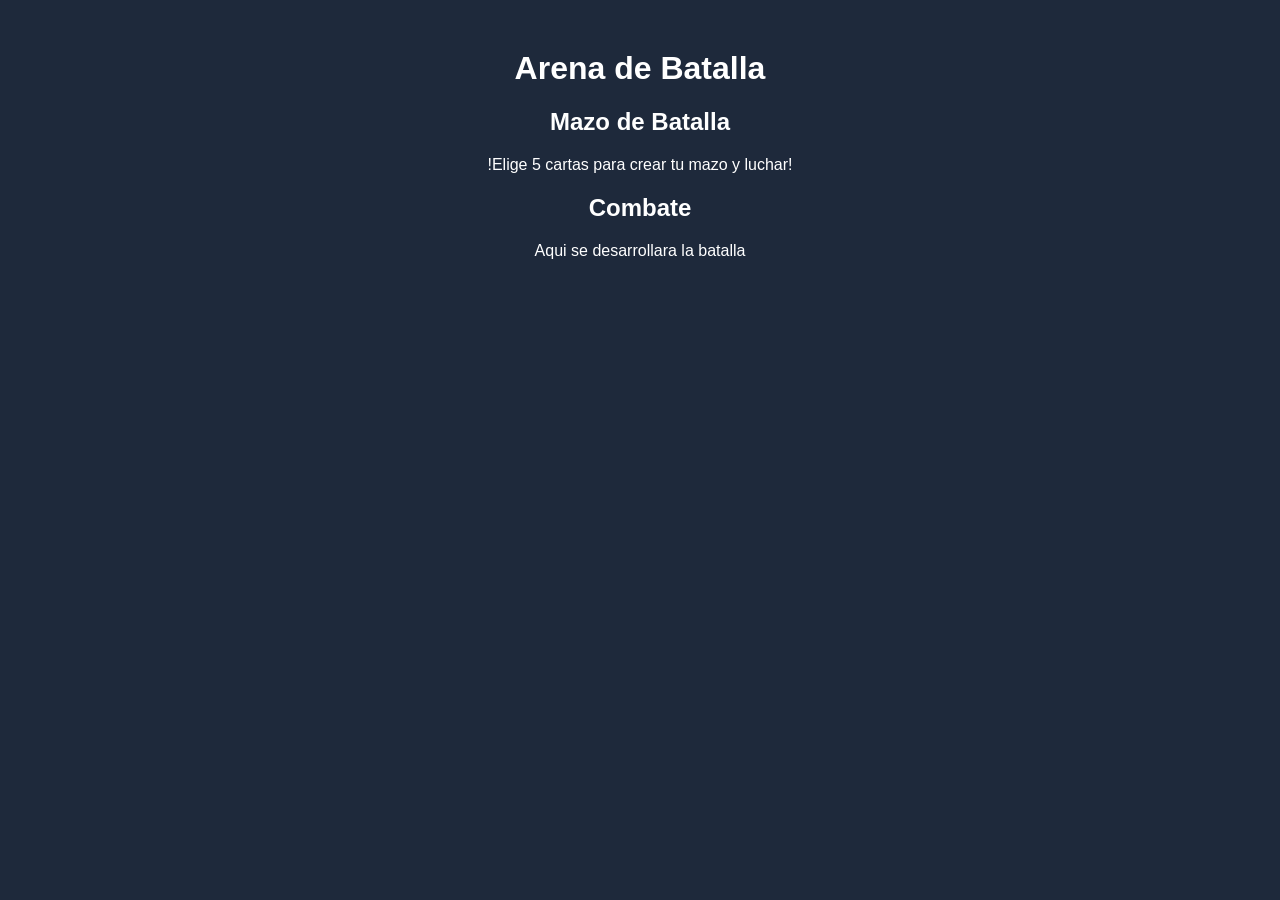
==== arena-batalla.html @ 9dfa454c "feat: crear estructura base del proyecto" ====
<!DOCTYPE html>
<html lang="es">
<head>
    <meta charset="UTF-8">
    <meta name="viewport" content="width=device-width, initial-scale=1.0">
    <title>Arena de Batalla - Clash Royale</title>

    <link rel="stylesheet" href="./css/style.css">
</head>

<body>
    
    <main>

        <h1>Arena de Batalla</h1>

        <section>

            <h2>Mazo de Batalla</h2>

            <p>!Elige 5 cartas para crear tu mazo y luchar!</p>

        </section>

        <section>

            <h2>Combate</h2>

            <p>Aqui se desarrollara la batalla</p>

        </section>

    </main>
    
</body>
</html>
---- css/style.css ----
body {
    font-family: Arial, sans-serif;
    background-color: #1e293b;
    color: white;
    text-align: center;
}

main {
    width: 80%;
    margin: 50px auto;
}

button,
a{
    padding: 10px 20px;
    margin: 5px;
    cursor: pointer;
}
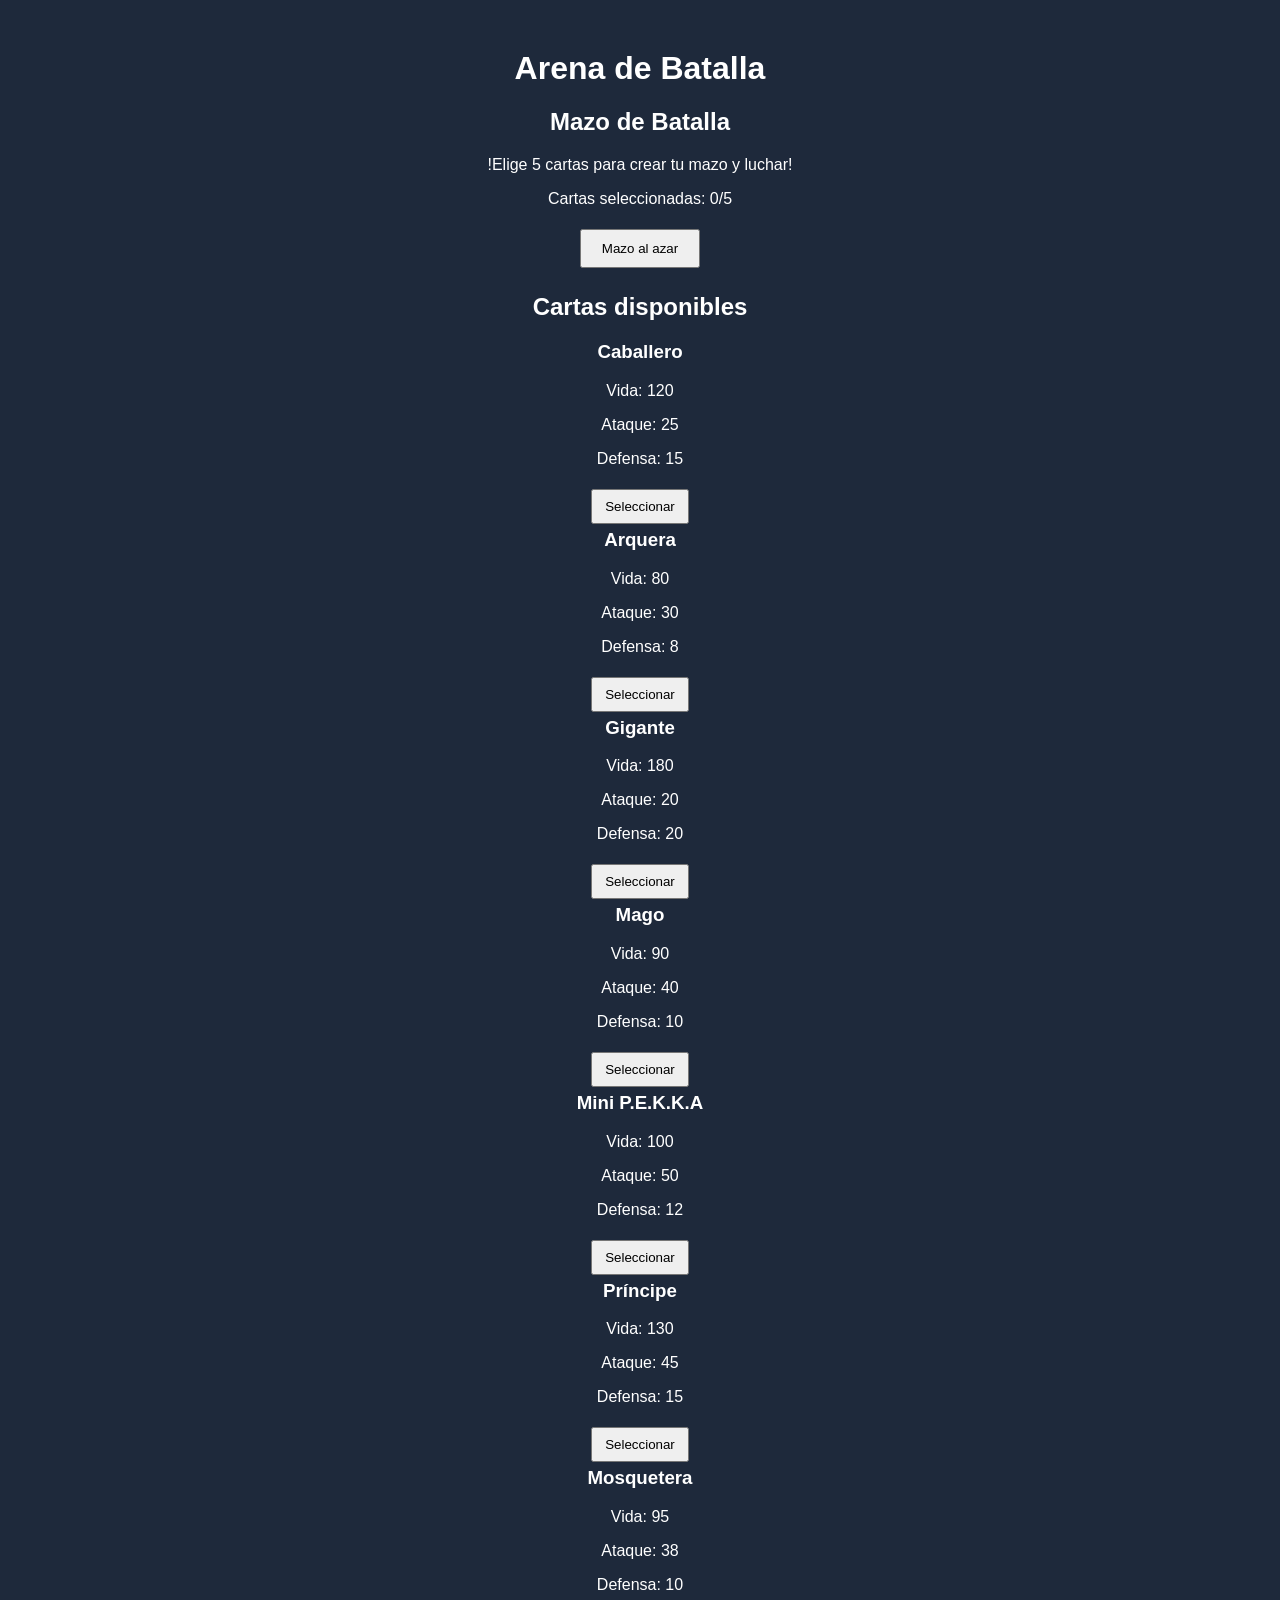
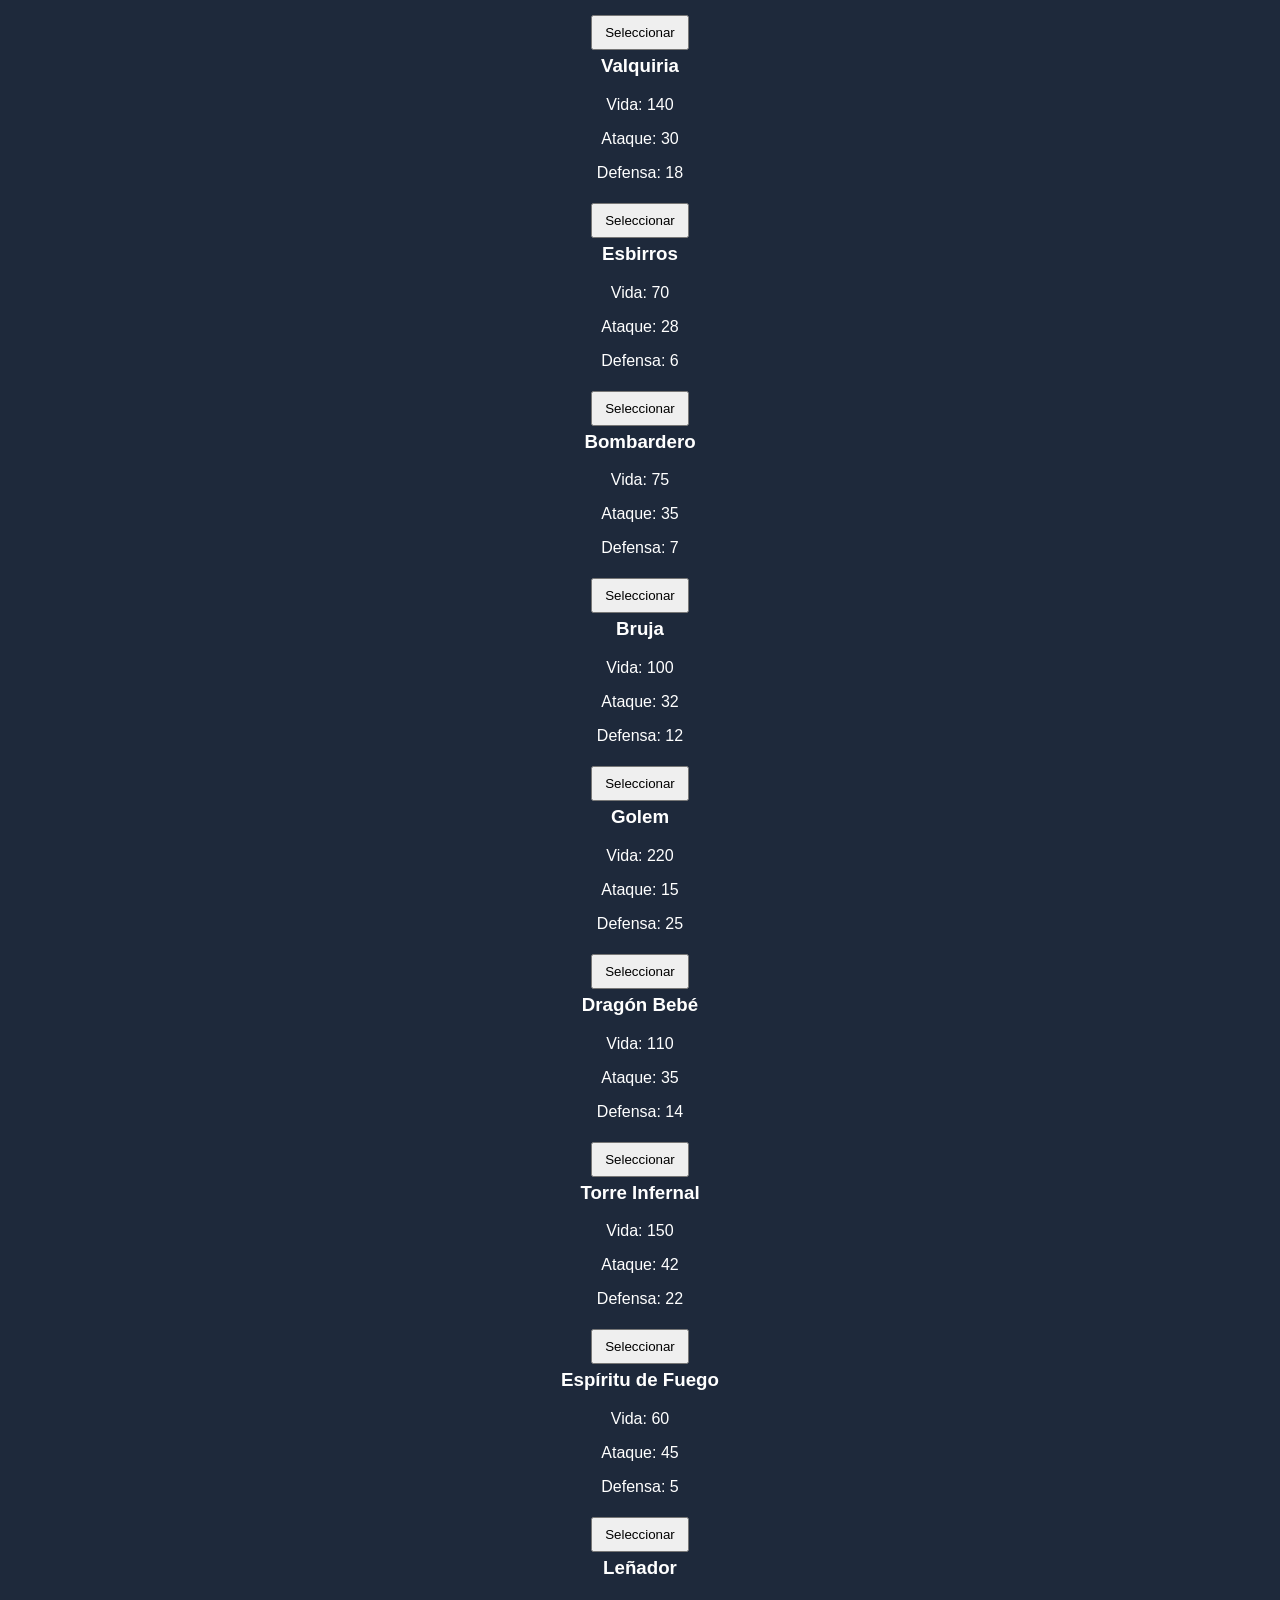
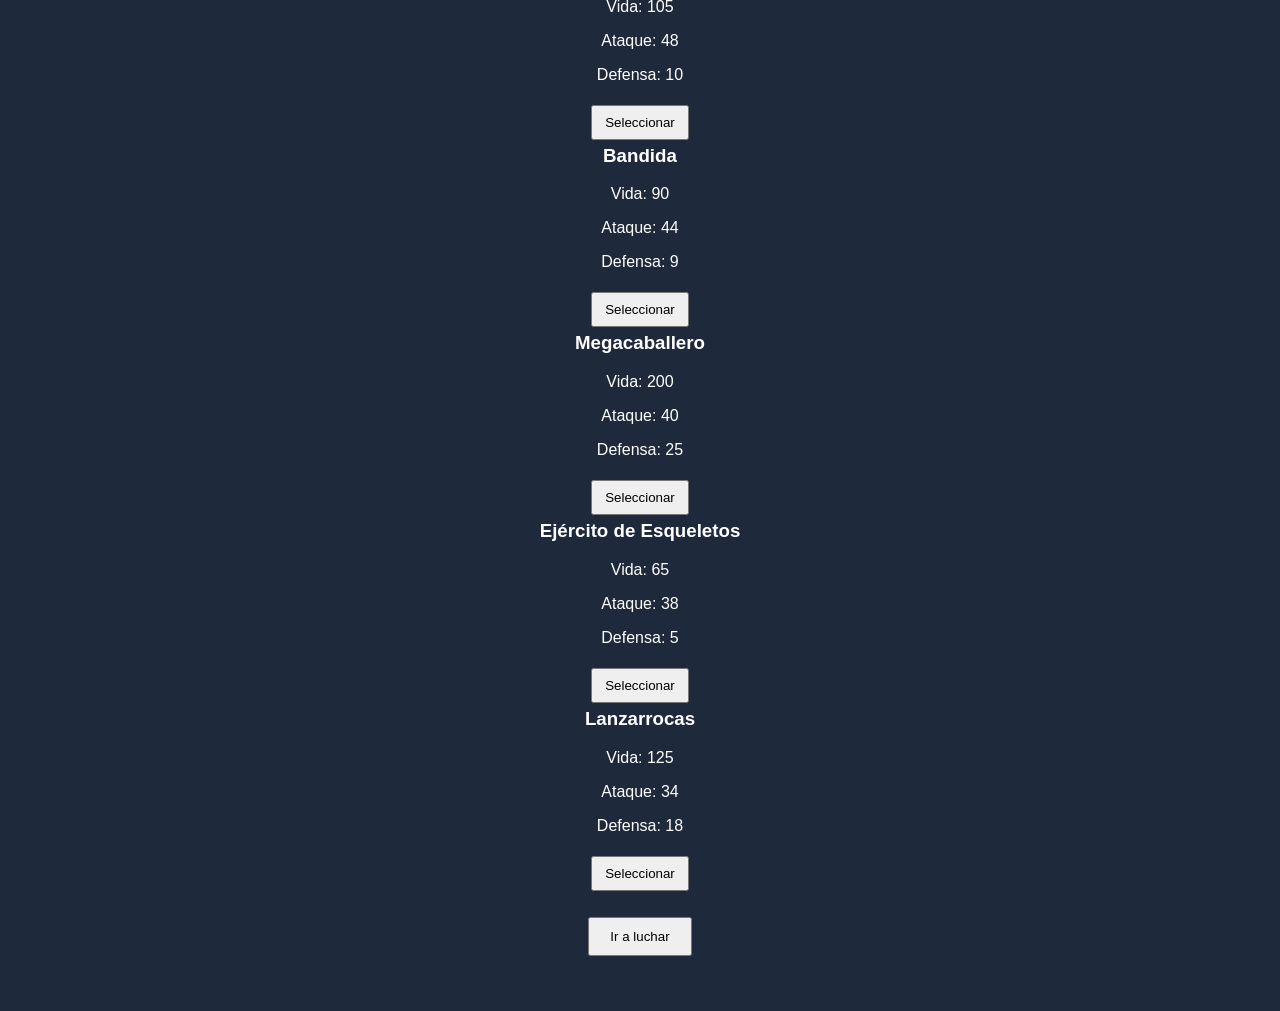
==== commit e9e7a5a8: "feat: crear seleccion y gestion del mazo" ====
--- a/arena-batalla.html
+++ b/arena-batalla.html
@@ -6,6 +6,9 @@
     <title>Arena de Batalla - Clash Royale</title>
 
     <link rel="stylesheet" href="./css/style.css">
+    <link rel="stylesheet" href="./css/componentes.css">
+
+    <script type="module" src="./js/app.js"></script>
 </head>
 
 <body>
@@ -18,17 +21,35 @@
 
             <h2>Mazo de Batalla</h2>
 
-            <p>!Elige 5 cartas para crear tu mazo y luchar!</p>
+            <p>
+                !Elige 5 cartas para crear tu mazo y luchar!
+            </p>
+
+            <p id="contadorCartas">
+                Cartas seleccionadas: 0/5
+            </p>
+
+            <div id="mazoJugador"></div>
+
+            <button id="btnMazoAzar">
+                Mazo al azar
+            </button>
 
         </section>
 
         <section>
 
-            <h2>Combate</h2>
+            <h2>Cartas disponibles</h2>
 
-            <p>Aqui se desarrollara la batalla</p>
+            <div id="cartasDisponibles"></div>
 
         </section>
+
+        <p id="mensajeBatalla"></p>
+
+        <button id="btnIrLuchar">
+            Ir a luchar
+        </button>
 
     </main>
     
--- a/css/componentes.css
+++ b/css/componentes.css
@@ -0,0 +1,24 @@
+.clase {
+    padding: 10px 15px;
+    margin: 5px;
+    cursor: pointer;
+}
+
+#btnContinuar {
+    padding: 10px 20px;
+    margin-top: 15px;
+    cursor: pointer;
+}
+
+.carta h3 {
+    margin-top: 0;
+}
+
+.carta button {
+    padding: 8px 12px;
+    cursor: pointer;
+}
+
+.seleccionada {
+    border: 2px solid gold;
+}
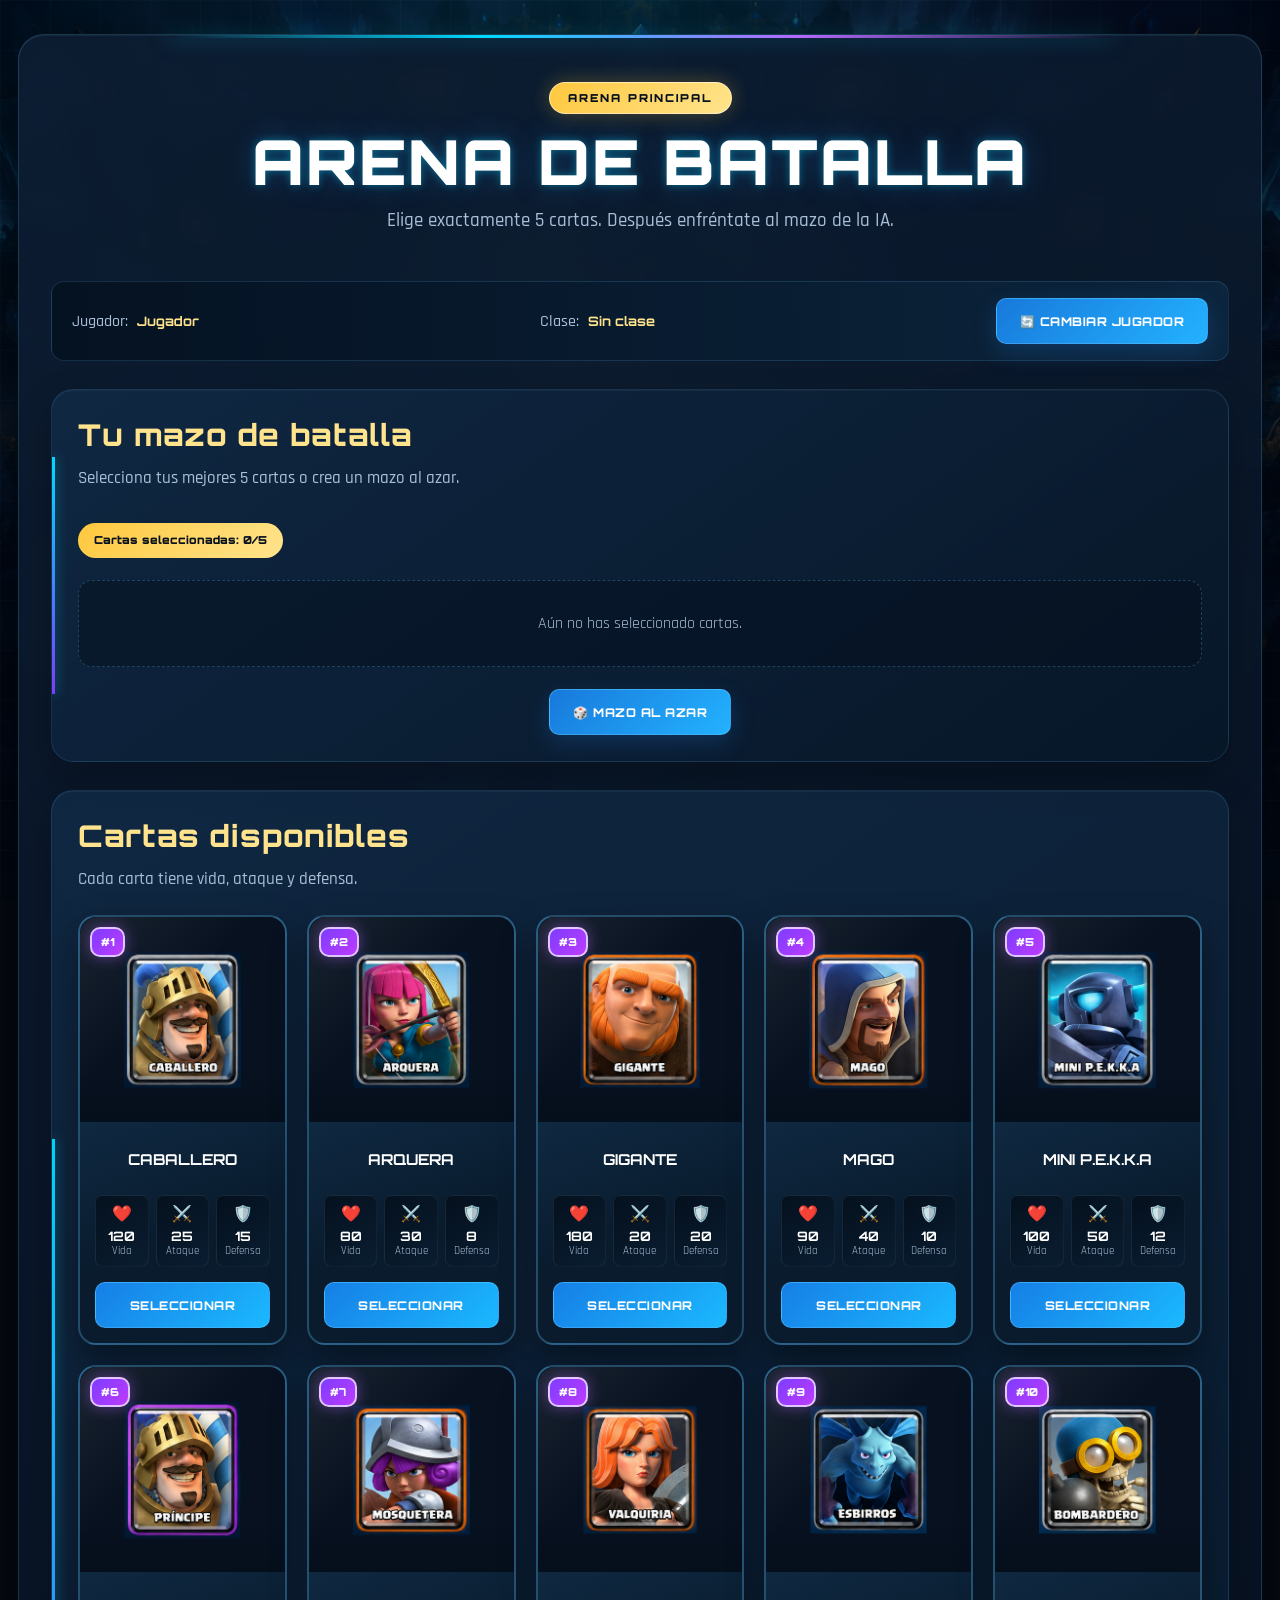
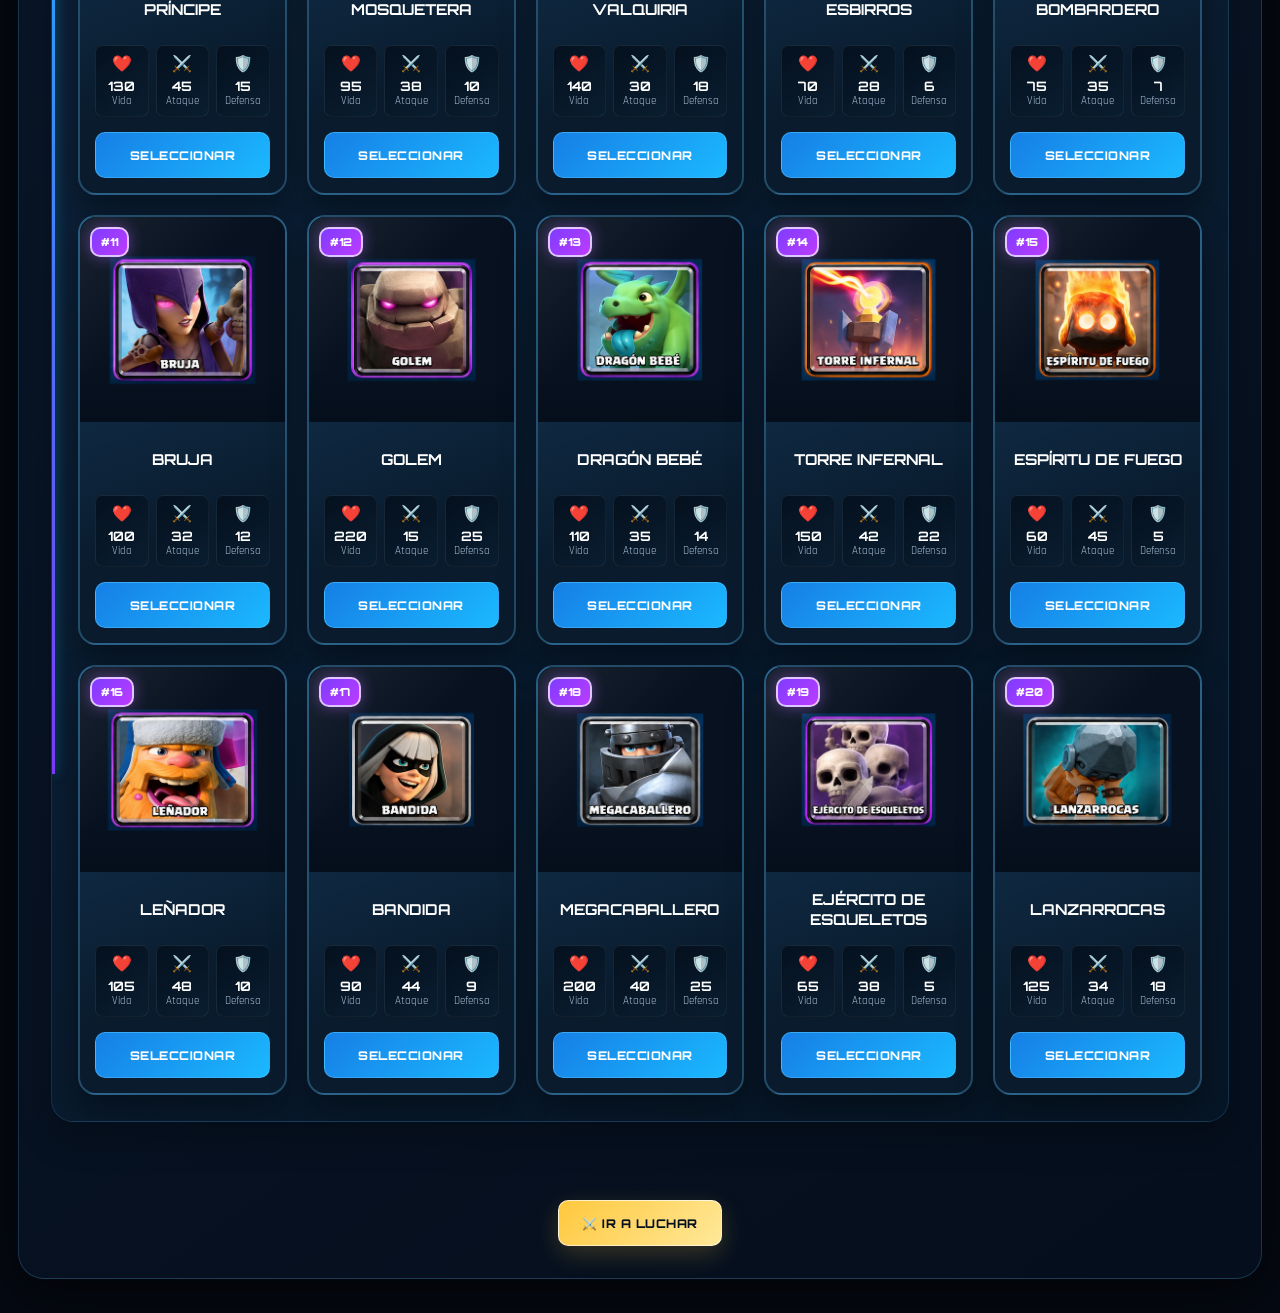
==== commit b1dd3077: "feat: finaliza diseño y funcionalidades del Card Battle" ====
--- a/arena-batalla.html
+++ b/arena-batalla.html
@@ -1,57 +1,413 @@
 <!DOCTYPE html>
 <html lang="es">
+
 <head>
+
     <meta charset="UTF-8">
-    <meta name="viewport" content="width=device-width, initial-scale=1.0">
-    <title>Arena de Batalla - Clash Royale</title>
-
-    <link rel="stylesheet" href="./css/style.css">
-    <link rel="stylesheet" href="./css/componentes.css">
-
-    <script type="module" src="./js/app.js"></script>
+
+    <meta
+        name="viewport"
+        content="width=device-width, initial-scale=1.0"
+    >
+
+    <title>
+        Arena de Batalla - Card Battle
+    </title>
+
+    <link
+        rel="stylesheet"
+        href="./css/style.css"
+    >
+
+    <link
+        rel="stylesheet"
+        href="./css/componentes.css"
+    >
+
+    <script
+        type="module"
+        src="./js/app.js"
+    ></script>
+
 </head>
 
+
 <body>
-    
+
     <main>
 
-        <h1>Arena de Batalla</h1>
+        <header class="encabezado-juego">
+
+            <div class="logo-badge">
+                Arena Principal
+            </div>
+
+            <h1>
+                Arena de Batalla
+            </h1>
+
+            <p class="subtitulo">
+                Elige exactamente 5 cartas.
+                Después enfréntate al mazo de la IA.
+            </p>
+
+        </header>
+
+
+        <!-- ==========================================
+             INFORMACIÓN DEL JUGADOR
+             ========================================== -->
+
+        <div class="perfil-jugador">
+
+            <p>
+                Jugador:
+                <strong id="nombreArena">
+                    Jugador
+                </strong>
+            </p>
+
+
+            <p>
+                Clase:
+                <strong id="claseArena">
+                    Sin clase
+                </strong>
+            </p>
+
+
+            <!-- NUEVO BOTÓN -->
+
+            <button
+                id="btnCambiarJugador"
+                class="boton-secundario"
+                type="button"
+            >
+                🔄 Cambiar jugador
+            </button>
+
+        </div>
+
+
+        <!-- ==========================================
+             MAZO DEL JUGADOR
+             ========================================== -->
 
         <section>
 
-            <h2>Mazo de Batalla</h2>
-
-            <p>
-                !Elige 5 cartas para crear tu mazo y luchar!
-            </p>
+            <div class="seccion-cabecera">
+
+                <h2>
+                    Tu mazo de batalla
+                </h2>
+
+                <p>
+                    Selecciona tus mejores 5 cartas
+                    o crea un mazo al azar.
+                </p>
+
+            </div>
+
 
             <p id="contadorCartas">
                 Cartas seleccionadas: 0/5
             </p>
 
+
             <div id="mazoJugador"></div>
 
-            <button id="btnMazoAzar">
-                Mazo al azar
+
+            <div class="acciones-mazo">
+
+                <button
+                    id="btnMazoAzar"
+                    type="button"
+                >
+                    🎲 Mazo al azar
+                </button>
+
+            </div>
+
+        </section>
+
+
+        <!-- ==========================================
+             CARTAS DISPONIBLES
+             ========================================== -->
+
+        <section>
+
+            <div class="seccion-cabecera">
+
+                <h2>
+                    Cartas disponibles
+                </h2>
+
+                <p>
+                    Cada carta tiene vida,
+                    ataque y defensa.
+                </p>
+
+            </div>
+
+
+            <div id="cartasDisponibles"></div>
+
+        </section>
+
+
+        <p id="mensajeBatalla"></p>
+
+
+        <div class="acciones-principales">
+
+            <button
+                id="btnIrLuchar"
+                type="button"
+            >
+                ⚔️ Ir a luchar
             </button>
 
+        </div>
+
+
+        <!-- ==========================================
+             ARENA DE COMBATE
+             ========================================== -->
+
+        <section id="arenaCombate">
+
+            <div class="arena-encabezado">
+
+                <p class="arena-etiqueta">
+                    Duelo activo
+                </p>
+
+                <h2>
+                    Arena de Combate
+                </h2>
+
+
+                <div class="panel-turno">
+
+                    <p id="turnoActual">
+                        Turno del jugador
+                    </p>
+
+                    <p
+                        id="danoTurno"
+                        class="dano-turno"
+                    >
+                        Prepárate para atacar
+                    </p>
+
+                </div>
+
+            </div>
+
+
+            <div id="campoBatalla">
+
+                <!-- ==========================================
+                     CARTA DEL JUGADOR
+                     ========================================== -->
+
+                <article
+                    id="cartaJugador"
+                    class="carta-combate carta-combate--jugador"
+                >
+
+                    <span class="lado-carta">
+                        TÚ
+                    </span>
+
+
+                    <img
+                        id="imagenCartaJugador"
+                        class="carta-combate__imagen"
+                        src=""
+                        alt="Carta del jugador"
+                    >
+
+
+                    <div class="carta-combate__contenido">
+
+                        <h3 id="nombreCartaJugador">
+                            Tu carta
+                        </h3>
+
+
+                        <div
+                            id="datosCartaJugador"
+                            class="estadisticas-combate"
+                        ></div>
+
+
+                        <div class="vida-info">
+
+                            <span>
+                                ❤️ Vida
+                            </span>
+
+                            <span id="vidaJugador">
+                                0
+                            </span>
+
+                        </div>
+
+
+                        <div class="barra-vida">
+
+                            <div
+                                id="barraVidaJugador"
+                                class="barra-vida__relleno"
+                            ></div>
+
+                        </div>
+
+                    </div>
+
+                </article>
+
+
+                <!-- ==========================================
+                     VS
+                     ========================================== -->
+
+                <div class="versus">
+                    VS
+                </div>
+
+
+                <!-- ==========================================
+                     CARTA DE LA IA
+                     ========================================== -->
+
+                <article
+                    id="cartaEnemigo"
+                    class="carta-combate carta-combate--enemigo"
+                >
+
+                    <span class="lado-carta">
+                        IA
+                    </span>
+
+
+                    <img
+                        id="imagenCartaEnemigo"
+                        class="carta-combate__imagen"
+                        src=""
+                        alt="Carta enemiga"
+                    >
+
+
+                    <div class="carta-combate__contenido">
+
+                        <h3 id="nombreCartaEnemigo">
+                            Carta enemiga
+                        </h3>
+
+
+                        <div
+                            id="datosCartaEnemigo"
+                            class="estadisticas-combate"
+                        ></div>
+
+
+                        <div class="vida-info">
+
+                            <span>
+                                ❤️ Vida
+                            </span>
+
+                            <span id="vidaEnemigo">
+                                0
+                            </span>
+
+                        </div>
+
+
+                        <div class="barra-vida">
+
+                            <div
+                                id="barraVidaEnemigo"
+                                class="barra-vida__relleno"
+                            ></div>
+
+                        </div>
+
+                    </div>
+
+                </article>
+
+            </div>
+
+
+            <!-- ==========================================
+                 BOTÓN DE ATAQUE
+                 ========================================== -->
+
+            <div id="ataques">
+
+                <h3>
+                    Tu acción
+                </h3>
+
+
+                <button
+                    id="btnAtacar"
+                    type="button"
+                >
+                    ⚔️ Atacar
+                </button>
+
+            </div>
+
+
+            <p id="mensajeCombate"></p>
+
         </section>
 
-        <section>
-
-            <h2>Cartas disponibles</h2>
-
-            <div id="cartasDisponibles"></div>
-
-        </section>
-
-        <p id="mensajeBatalla"></p>
-
-        <button id="btnIrLuchar">
-            Ir a luchar
-        </button>
+
+        <!-- ==========================================
+             VENTANA DE RESULTADO
+             ========================================== -->
+
+        <div
+            id="ventanaResultado"
+            class="ventanaResultado"
+        >
+
+            <div class="contenidoResultado">
+
+                <h2 id="tituloResultado">
+                    Resultado
+                </h2>
+
+
+                <p id="marcadorResultado">
+                    0 - 0
+                </p>
+
+
+                <p id="mensajeResultado">
+                    Resultado de la batalla
+                </p>
+
+
+                <button
+                    id="btnContinuar"
+                    type="button"
+                >
+                    Ver historial
+                </button>
+
+            </div>
+
+        </div>
 
     </main>
-    
+
 </body>
+
 </html>
--- a/css/style.css
+++ b/css/style.css
@@ -1,18 +1,1196 @@
+/* =====================================================
+   CARD BATTLE - ESTILOS GENERALES
+   ===================================================== */
+
+
+/* =====================================================
+   1. FUENTES
+   ===================================================== */
+
+@import url(
+    'https://fonts.googleapis.com/css2?family=Orbitron:wght@500;600;700;800;900&family=Rajdhani:wght@400;500;600;700&display=swap'
+);
+
+
+/* =====================================================
+   2. VARIABLES
+   ===================================================== */
+
+:root {
+
+    /* Fondos */
+    --fondo-oscuro: #050912;
+    --fondo-principal: #08111f;
+    --fondo-secundario: #0d1b2f;
+
+    /* Paneles */
+    --panel: rgba(12, 27, 48, 0.92);
+    --panel-claro: rgba(20, 45, 75, 0.92);
+    --panel-transparente: rgba(8, 20, 36, 0.78);
+
+    /* Colores principales */
+    --azul: #278cff;
+    --azul-claro: #62c8ff;
+    --azul-neon: #00d9ff;
+
+    --morado: #7d3cff;
+    --morado-claro: #b569ff;
+
+    --dorado: #ffc83d;
+    --dorado-claro: #ffe48d;
+
+    --rojo: #ff4655;
+    --rojo-oscuro: #c7223d;
+
+    --verde: #3ee98a;
+
+    /* Texto */
+    --texto: #f4f8ff;
+    --texto-secundario: #a9bfd7;
+    --texto-oscuro: #07101d;
+
+    /* Bordes */
+    --borde-suave: rgba(255, 255, 255, 0.08);
+    --borde-dorado: rgba(255, 200, 61, 0.42);
+    --borde-azul: rgba(39, 140, 255, 0.4);
+
+    /* Sombras */
+    --sombra-panel:
+        0 20px 55px rgba(0, 0, 0, 0.48);
+
+    --sombra-azul:
+        0 0 22px rgba(0, 217, 255, 0.22);
+
+    --sombra-dorada:
+        0 0 25px rgba(255, 200, 61, 0.18);
+
+    /* Radio */
+    --radio-grande: 22px;
+    --radio-medio: 14px;
+}
+
+
+/* =====================================================
+   3. RESET
+   ===================================================== */
+
+* {
+    margin: 0;
+    padding: 0;
+    box-sizing: border-box;
+}
+
+
+html {
+    scroll-behavior: smooth;
+}
+
+
 body {
-    font-family: Arial, sans-serif;
-    background-color: #1e293b;
+
+    position: relative;
+
+    min-height: 100vh;
+
+    overflow-x: hidden;
+
+    color: var(--texto);
+
+    font-family:
+        "Rajdhani",
+        Arial,
+        Helvetica,
+        sans-serif;
+
+    background-color:
+        var(--fondo-oscuro);
+
+}
+
+
+/* =====================================================
+   4. FONDO DE ARENA
+   ===================================================== */
+
+body::before {
+
+    content: "";
+
+    position: fixed;
+
+    inset: 0;
+
+    z-index: -2;
+
+    pointer-events: none;
+
+    background:
+
+        linear-gradient(
+            rgba(3, 9, 18, 0.62),
+            rgba(3, 10, 20, 0.78)
+        ),
+
+        radial-gradient(
+            circle at 20% 20%,
+            rgba(0, 217, 255, 0.18),
+            transparent 34%
+        ),
+
+        radial-gradient(
+            circle at 80% 25%,
+            rgba(125, 60, 255, 0.14),
+            transparent 32%
+        ),
+
+        url("../assets/img/arena-fondo.png");
+
+    background-size:
+        cover;
+
+    background-position:
+        center;
+
+    background-repeat:
+        no-repeat;
+
+    background-attachment:
+        fixed;
+
+    filter:
+        saturate(0.92)
+        contrast(1.05);
+
+}
+
+
+/* Capa azul oscura encima de la arena */
+
+body::after {
+
+    content: "";
+
+    position: fixed;
+
+    inset: 0;
+
+    z-index: -1;
+
+    pointer-events: none;
+
+    background:
+
+        linear-gradient(
+            rgba(255, 255, 255, 0.018) 1px,
+            transparent 1px
+        ),
+
+        linear-gradient(
+            90deg,
+            rgba(255, 255, 255, 0.018) 1px,
+            transparent 1px
+        ),
+
+        radial-gradient(
+            circle at top,
+            rgba(0, 217, 255, 0.11),
+            transparent 32%
+        ),
+
+        linear-gradient(
+            180deg,
+            rgba(4, 11, 22, 0.15),
+            rgba(4, 11, 22, 0.48)
+        );
+
+    background-size:
+        50px 50px,
+        50px 50px,
+        auto,
+        auto;
+
+}
+
+
+/* =====================================================
+   5. CONTENEDOR PRINCIPAL
+   ===================================================== */
+
+main {
+
+    position: relative;
+
+    width: min(
+        1250px,
+        calc(100% - 36px)
+    );
+
+    margin: 34px auto;
+
+    padding: 32px;
+
+    background:
+
+        linear-gradient(
+            145deg,
+            rgba(13, 29, 50, 0.90),
+            rgba(5, 15, 29, 0.94)
+        );
+
+    border:
+        1px solid
+        rgba(98, 200, 255, 0.20);
+
+    border-radius:
+        26px;
+
+    box-shadow:
+
+        var(--sombra-panel),
+
+        0 0 50px
+        rgba(0, 0, 0, 0.25),
+
+        inset 0 1px 0
+        rgba(255, 255, 255, 0.05);
+
+    backdrop-filter:
+        blur(10px);
+
+}
+
+
+/* Línea gamer superior */
+
+main::before {
+
+    content: "";
+
+    position: absolute;
+
+    top: 0;
+
+    left: 12%;
+
+    width: 76%;
+
+    height: 3px;
+
+    border-radius:
+        0 0 10px 10px;
+
+    background:
+
+        linear-gradient(
+            90deg,
+            transparent,
+            var(--azul-neon),
+            var(--morado-claro),
+            transparent
+        );
+
+    box-shadow:
+        0 0 20px
+        rgba(0, 217, 255, 0.5);
+
+}
+
+
+.panel-juego--compacto {
+
+    max-width: 900px;
+
+}
+
+
+/* =====================================================
+   6. ENCABEZADO
+   ===================================================== */
+
+.encabezado-juego {
+
+    position: relative;
+
+    margin-bottom: 30px;
+
+    padding: 15px 10px;
+
+    text-align: center;
+
+}
+
+
+.logo-badge {
+
+    display: inline-flex;
+
+    justify-content: center;
+
+    align-items: center;
+
+    margin-bottom: 16px;
+
+    padding: 8px 18px;
+
+    color:
+        var(--texto-oscuro);
+
+    font-family:
+        "Orbitron",
+        sans-serif;
+
+    font-size:
+        11px;
+
+    font-weight:
+        900;
+
+    letter-spacing:
+        2px;
+
+    text-transform:
+        uppercase;
+
+    background:
+
+        linear-gradient(
+            135deg,
+            var(--dorado),
+            var(--dorado-claro)
+        );
+
+    border:
+        1px solid
+        rgba(255, 255, 255, 0.5);
+
+    border-radius:
+        999px;
+
+    box-shadow:
+        0 0 20px
+        rgba(255, 200, 61, 0.28);
+
+}
+
+
+/* =====================================================
+   7. TÍTULOS
+   ===================================================== */
+
+h1 {
+
+    margin-bottom: 14px;
+
     color: white;
-    text-align: center;
-}
-
-main {
-    width: 80%;
-    margin: 50px auto;
-}
+
+    font-family:
+        "Orbitron",
+        sans-serif;
+
+    font-size:
+        clamp(
+            34px,
+            6vw,
+            62px
+        );
+
+    font-weight:
+        900;
+
+    line-height:
+        1;
+
+    letter-spacing:
+        2px;
+
+    text-transform:
+        uppercase;
+
+    text-shadow:
+
+        0 0 8px
+        rgba(0, 217, 255, 0.4),
+
+        0 0 30px
+        rgba(39, 140, 255, 0.25);
+
+}
+
+
+h2 {
+
+    margin-bottom: 12px;
+
+    color:
+        var(--dorado-claro);
+
+    font-family:
+        "Orbitron",
+        sans-serif;
+
+    font-size:
+        clamp(
+            22px,
+            4vw,
+            30px
+        );
+
+    font-weight:
+        800;
+
+    letter-spacing:
+        1px;
+
+}
+
+
+h3 {
+
+    color:
+        var(--dorado);
+
+    font-family:
+        "Orbitron",
+        sans-serif;
+
+    font-weight:
+        700;
+
+}
+
+
+/* =====================================================
+   8. TEXTOS
+   ===================================================== */
+
+p {
+
+    font-size:
+        17px;
+
+    font-weight:
+        500;
+
+    line-height:
+        1.6;
+
+}
+
+
+.subtitulo {
+
+    max-width:
+        700px;
+
+    margin:
+        0 auto;
+
+    color:
+        var(--texto-secundario);
+
+    font-size:
+        19px;
+
+    font-weight:
+        500;
+
+    line-height:
+        1.6;
+
+}
+
+
+/* =====================================================
+   9. SECCIONES
+   ===================================================== */
+
+section {
+
+    position: relative;
+
+    margin:
+        28px 0;
+
+    padding:
+        26px;
+
+    overflow:
+        hidden;
+
+    background:
+
+        linear-gradient(
+            145deg,
+            rgba(17, 42, 70, 0.84),
+            rgba(7, 23, 40, 0.90)
+        );
+
+    border:
+        1px solid
+        rgba(98, 200, 255, 0.14);
+
+    border-radius:
+        var(--radio-grande);
+
+    box-shadow:
+
+        inset 0 1px 0
+        rgba(255, 255, 255, 0.04),
+
+        0 15px 35px
+        rgba(0, 0, 0, 0.25);
+
+    backdrop-filter:
+        blur(8px);
+
+}
+
+
+/* Barra decorativa izquierda */
+
+section::before {
+
+    content: "";
+
+    position: absolute;
+
+    left: 0;
+
+    top: 18%;
+
+    width: 3px;
+
+    height: 64%;
+
+    background:
+
+        linear-gradient(
+            var(--azul-neon),
+            var(--morado)
+        );
+
+    box-shadow:
+        0 0 12px
+        rgba(0, 217, 255, 0.55);
+
+}
+
+
+.seccion-cabecera {
+
+    margin-bottom:
+        22px;
+
+}
+
+
+.seccion-cabecera p {
+
+    color:
+        var(--texto-secundario);
+
+}
+
+
+/* =====================================================
+   10. INPUT
+   ===================================================== */
+
+.grupo-campo {
+
+    max-width:
+        520px;
+
+    margin:
+        25px auto;
+
+    text-align:
+        left;
+
+}
+
+
+.grupo-campo label {
+
+    display:
+        block;
+
+    margin-bottom:
+        9px;
+
+    color:
+        var(--azul-claro);
+
+    font-family:
+        "Orbitron",
+        sans-serif;
+
+    font-size:
+        13px;
+
+    font-weight:
+        700;
+
+    letter-spacing:
+        1px;
+
+}
+
+
+input {
+
+    width:
+        100%;
+
+    padding:
+        15px 18px;
+
+    color:
+        white;
+
+    font-family:
+        "Rajdhani",
+        sans-serif;
+
+    font-size:
+        18px;
+
+    font-weight:
+        600;
+
+    outline:
+        none;
+
+    background:
+        rgba(4, 14, 26, 0.85);
+
+    border:
+        1px solid
+        rgba(98, 200, 255, 0.3);
+
+    border-radius:
+        12px;
+
+    transition:
+
+        border-color
+        0.2s ease,
+
+        box-shadow
+        0.2s ease;
+
+}
+
+
+input::placeholder {
+
+    color:
+        #658098;
+
+}
+
+
+input:focus {
+
+    border-color:
+        var(--azul-neon);
+
+    box-shadow:
+
+        0 0 0 3px
+        rgba(0, 217, 255, 0.09),
+
+        0 0 18px
+        rgba(0, 217, 255, 0.12);
+
+}
+
+
+/* =====================================================
+   11. BOTONES
+   ===================================================== */
 
 button,
-a{
-    padding: 10px 20px;
-    margin: 5px;
-    cursor: pointer;
+.boton {
+
+    position:
+        relative;
+
+    display:
+        inline-flex;
+
+    justify-content:
+        center;
+
+    align-items:
+        center;
+
+    gap:
+        8px;
+
+    min-height:
+        46px;
+
+    padding:
+        12px 23px;
+
+    overflow:
+        hidden;
+
+    border:
+        none;
+
+    border-radius:
+        10px;
+
+    color:
+        white;
+
+    font-family:
+        "Orbitron",
+        sans-serif;
+
+    font-size:
+        12px;
+
+    font-weight:
+        800;
+
+    letter-spacing:
+        0.5px;
+
+    text-decoration:
+        none;
+
+    text-transform:
+        uppercase;
+
+    cursor:
+        pointer;
+
+    transition:
+
+        transform
+        0.2s ease,
+
+        box-shadow
+        0.2s ease,
+
+        filter
+        0.2s ease;
+
+}
+
+
+button:hover,
+.boton:hover {
+
+    transform:
+        translateY(-3px);
+
+    filter:
+        brightness(1.12);
+
+}
+
+
+button:active,
+.boton:active {
+
+    transform:
+        scale(0.98);
+
+}
+
+
+button:disabled {
+
+    opacity:
+        0.45;
+
+    cursor:
+        not-allowed;
+
+    transform:
+        none;
+
+}
+
+
+/* BOTÓN PRINCIPAL */
+
+.boton-principal,
+#btnContinuar,
+#btnIrLuchar {
+
+    color:
+        #06101d;
+
+    background:
+
+        linear-gradient(
+            135deg,
+            #ffc83d,
+            #ffe899
+        );
+
+    border:
+        1px solid
+        rgba(255, 255, 255, 0.65);
+
+    box-shadow:
+        0 8px 25px
+        rgba(255, 200, 61, 0.2);
+
+}
+
+
+.boton-principal:hover,
+#btnContinuar:hover,
+#btnIrLuchar:hover {
+
+    box-shadow:
+        0 8px 30px
+        rgba(255, 200, 61, 0.38);
+
+}
+
+
+/* BOTÓN SECUNDARIO */
+
+.boton-secundario,
+#btnMazoAzar,
+#btnVolverArena {
+
+    background:
+
+        linear-gradient(
+            135deg,
+            #1879db,
+            #23b2ff
+        );
+
+    border:
+        1px solid
+        rgba(98, 200, 255, 0.45);
+
+    box-shadow:
+        0 8px 24px
+        rgba(39, 140, 255, 0.2);
+
+}
+
+
+.boton-peligro {
+
+    background:
+
+        linear-gradient(
+            135deg,
+            var(--rojo),
+            var(--rojo-oscuro)
+        );
+
+}
+
+
+/* =====================================================
+   12. ACCIONES
+   ===================================================== */
+
+.acciones-principales,
+.acciones-mazo {
+
+    display:
+        flex;
+
+    justify-content:
+        center;
+
+    align-items:
+        center;
+
+    gap:
+        14px;
+
+    flex-wrap:
+        wrap;
+
+    margin-top:
+        22px;
+
+}
+
+
+/* =====================================================
+   13. MENSAJES
+   ===================================================== */
+
+#mensaje,
+#mensajeBatalla,
+#mensajeCombate {
+
+    min-height:
+        28px;
+
+    margin:
+        17px 0;
+
+    color:
+        var(--dorado-claro);
+
+    font-size:
+        18px;
+
+    font-weight:
+        700;
+
+    text-align:
+        center;
+
+}
+
+
+/* =====================================================
+   14. PORTADA
+   ===================================================== */
+
+.portada {
+
+    max-width:
+        950px;
+
+    min-height:
+        650px;
+
+    display:
+        flex;
+
+    flex-direction:
+        column;
+
+    justify-content:
+        center;
+
+    align-items:
+        center;
+
+    text-align:
+        center;
+
+}
+
+
+.portada__icono {
+
+    margin-bottom:
+        20px;
+
+    font-size:
+        88px;
+
+    filter:
+
+        drop-shadow(
+            0 0 25px
+            rgba(255, 200, 61, 0.28)
+        );
+
+}
+
+
+.portada .boton {
+
+    min-width:
+        230px;
+
+    margin-top:
+        30px;
+
+}
+
+
+/* =====================================================
+   15. PERFIL DEL JUGADOR
+   ===================================================== */
+
+.perfil-jugador {
+
+    display:
+        flex;
+
+    justify-content:
+        space-between;
+
+    align-items:
+        center;
+
+    gap:
+        16px;
+
+    flex-wrap:
+        wrap;
+
+    margin-bottom:
+        22px;
+
+    padding:
+        16px 20px;
+
+    background:
+
+        linear-gradient(
+            90deg,
+            rgba(5, 18, 33, 0.94),
+            rgba(13, 38, 63, 0.9)
+        );
+
+    border:
+        1px solid
+        rgba(98, 200, 255, 0.16);
+
+    border-radius:
+        13px;
+
+}
+
+
+.perfil-jugador p {
+
+    color:
+        var(--texto-secundario);
+
+    font-size:
+        16px;
+
+}
+
+
+.perfil-jugador strong {
+
+    margin-left:
+        5px;
+
+    color:
+        var(--dorado-claro);
+
+    font-family:
+        "Orbitron",
+        sans-serif;
+
+    font-size:
+        13px;
+
+}
+
+
+/* =====================================================
+   16. SCROLLBAR
+   ===================================================== */
+
+::-webkit-scrollbar {
+
+    width:
+        10px;
+
+}
+
+
+::-webkit-scrollbar-track {
+
+    background:
+        #040a12;
+
+}
+
+
+::-webkit-scrollbar-thumb {
+
+    background:
+
+        linear-gradient(
+            var(--azul),
+            var(--morado)
+        );
+
+    border-radius:
+        20px;
+
+}
+
+
+::-webkit-scrollbar-thumb:hover {
+
+    background:
+        var(--azul-neon);
+
+}
+
+
+/* =====================================================
+   17. RESPONSIVE
+   ===================================================== */
+
+@media (max-width: 700px) {
+
+    main {
+
+        width:
+            calc(100% - 16px);
+
+        margin:
+            8px auto;
+
+        padding:
+            18px;
+
+        border-radius:
+            18px;
+
+    }
+
+
+    section {
+
+        padding:
+            18px;
+
+    }
+
+
+    .perfil-jugador {
+
+        justify-content:
+            center;
+
+        text-align:
+            center;
+
+    }
+
+
+    button,
+    .boton {
+
+        width:
+            100%;
+
+    }
+
+
+    .portada {
+
+        min-height:
+            calc(100vh - 20px);
+
+    }
+
+
+    .portada__icono {
+
+        font-size:
+            68px;
+
+    }
+
 }
--- a/css/componentes.css
+++ b/css/componentes.css
@@ -1,24 +1,2059 @@
+/* =====================================================
+   CARD BATTLE - COMPONENTES
+   ===================================================== */
+
+
+/* =====================================================
+   1. SELECCIÓN DE CLASE
+   ===================================================== */
+
+#clases {
+
+    display: grid;
+
+    grid-template-columns:
+        repeat(
+            auto-fit,
+            minmax(150px, 1fr)
+        );
+
+    gap:
+        14px;
+
+    margin:
+        24px 0;
+
+}
+
+
 .clase {
-    padding: 10px 15px;
-    margin: 5px;
-    cursor: pointer;
-}
-
-#btnContinuar {
-    padding: 10px 20px;
-    margin-top: 15px;
-    cursor: pointer;
-}
+
+    position:
+        relative;
+
+    min-height:
+        78px;
+
+    padding:
+        15px;
+
+    color:
+        var(--texto);
+
+    background:
+
+        linear-gradient(
+            145deg,
+            #153553,
+            #0b2036
+        );
+
+    border:
+        1px solid
+        rgba(98, 200, 255, 0.2);
+
+    border-radius:
+        12px;
+
+}
+
+
+.clase:hover {
+
+    color:
+        white;
+
+    background:
+
+        linear-gradient(
+            145deg,
+            #1a4f76,
+            #123252
+        );
+
+    border-color:
+        var(--azul-neon);
+
+    box-shadow:
+        0 0 20px
+        rgba(0, 217, 255, 0.18);
+
+}
+
+
+.clase.clase--activa {
+
+    color:
+        #07101d;
+
+    background:
+
+        linear-gradient(
+            135deg,
+            var(--dorado),
+            var(--dorado-claro)
+        );
+
+    border-color:
+        white;
+
+    box-shadow:
+        0 0 25px
+        rgba(255, 200, 61, 0.32);
+
+}
+
+
+#descripcionClase {
+
+    min-height:
+        60px;
+
+    margin:
+        18px 0 10px;
+
+    padding:
+        15px;
+
+    color:
+        var(--texto-secundario);
+
+    background:
+        rgba(4, 15, 28, 0.7);
+
+    border:
+        1px solid
+        rgba(255, 255, 255, 0.06);
+
+    border-radius:
+        10px;
+
+}
+
+
+#claseSeleccionada {
+
+    color:
+        var(--dorado-claro);
+
+    font-weight:
+        700;
+
+}
+
+
+/* =====================================================
+   2. GRID DE CARTAS
+   ===================================================== */
+
+#cartasDisponibles,
+#mazoJugador {
+
+    display:
+        grid;
+
+    grid-template-columns:
+
+        repeat(
+            auto-fit,
+            minmax(195px, 1fr)
+        );
+
+    gap:
+        20px;
+
+}
+
+
+#mazoJugador:empty::after {
+
+    content:
+        "Aún no has seleccionado cartas.";
+
+    grid-column:
+        1 / -1;
+
+    padding:
+        32px;
+
+    color:
+        var(--texto-secundario);
+
+    text-align:
+        center;
+
+    background:
+        rgba(5, 15, 28, 0.45);
+
+    border:
+        1px dashed
+        rgba(98, 200, 255, 0.25);
+
+    border-radius:
+        14px;
+
+}
+
+
+/* =====================================================
+   3. CARTA GENERAL
+   ===================================================== */
+
+.carta {
+
+    position:
+        relative;
+
+    overflow:
+        hidden;
+
+    display:
+        flex;
+
+    flex-direction:
+        column;
+
+    min-height:
+        365px;
+
+    background:
+
+        linear-gradient(
+            160deg,
+            #173b5c,
+            #091b2d 72%
+        );
+
+    border:
+        2px solid
+        rgba(98, 200, 255, 0.28);
+
+    border-radius:
+        18px;
+
+    box-shadow:
+        0 16px 35px
+        rgba(0, 0, 0, 0.4);
+
+    transition:
+
+        transform
+        0.25s ease,
+
+        border-color
+        0.25s ease,
+
+        box-shadow
+        0.25s ease;
+
+}
+
+
+.carta::before {
+
+    content:
+        "";
+
+    position:
+        absolute;
+
+    inset:
+        0;
+
+    z-index:
+        5;
+
+    pointer-events:
+        none;
+
+    border-radius:
+        inherit;
+
+    background:
+
+        linear-gradient(
+            135deg,
+            rgba(255, 255, 255, 0.08),
+            transparent 28%
+        );
+
+}
+
+
+.carta:hover {
+
+    transform:
+        translateY(-8px)
+        scale(1.015);
+
+    border-color:
+        var(--azul-neon);
+
+    box-shadow:
+
+        0 20px 45px
+        rgba(0, 0, 0, 0.55),
+
+        0 0 25px
+        rgba(0, 217, 255, 0.14);
+
+}
+
+
+/* =====================================================
+   4. IMAGEN DE CARTA
+   ===================================================== */
+
+.carta__imagen-wrapper {
+
+    position:
+        relative;
+
+    height:
+        205px;
+
+    overflow:
+        hidden;
+
+    background:
+
+        radial-gradient(
+            circle at center,
+            rgba(0, 217, 255, 0.22),
+            transparent 64%
+        ),
+
+        #061320;
+
+}
+
+
+.carta__imagen {
+
+    width:
+        100%;
+
+    height:
+        100%;
+
+    object-fit:
+        cover;
+
+    object-position:
+        center;
+
+    transition:
+        transform
+        0.35s ease;
+
+}
+
+
+.carta:hover
+.carta__imagen {
+
+    transform:
+        scale(1.06);
+
+}
+
+
+.carta__imagen-wrapper::after {
+
+    content:
+        "";
+
+    position:
+        absolute;
+
+    left:
+        0;
+
+    right:
+        0;
+
+    bottom:
+        0;
+
+    height:
+        55px;
+
+    background:
+
+        linear-gradient(
+            transparent,
+            rgba(5, 15, 28, 0.95)
+        );
+
+}
+
+
+/* =====================================================
+   5. NÚMERO DE CARTA
+   ===================================================== */
+
+.carta__numero {
+
+    position:
+        absolute;
+
+    top:
+        10px;
+
+    left:
+        10px;
+
+    z-index:
+        7;
+
+    min-width:
+        34px;
+
+    padding:
+        6px 9px;
+
+    color:
+        white;
+
+    background:
+
+        linear-gradient(
+            135deg,
+            var(--morado),
+            #bd3cff
+        );
+
+    border:
+        2px solid
+        rgba(255, 255, 255, 0.7);
+
+    border-radius:
+        10px;
+
+    font-family:
+        "Orbitron",
+        sans-serif;
+
+    font-size:
+        11px;
+
+    font-weight:
+        900;
+
+    text-align:
+        center;
+
+    box-shadow:
+        0 0 15px
+        rgba(181, 105, 255, 0.45);
+
+}
+
+
+/* =====================================================
+   6. CONTENIDO DE CARTA
+   ===================================================== */
+
+.carta__contenido {
+
+    display:
+        flex;
+
+    flex:
+        1;
+
+    flex-direction:
+        column;
+
+    padding:
+        15px;
+
+}
+
 
 .carta h3 {
-    margin-top: 0;
-}
+
+    min-height:
+        45px;
+
+    display:
+        flex;
+
+    justify-content:
+        center;
+
+    align-items:
+        center;
+
+    margin-bottom:
+        13px;
+
+    color:
+        white;
+
+    font-size:
+        15px;
+
+    line-height:
+        1.35;
+
+    text-align:
+        center;
+
+    text-transform:
+        uppercase;
+
+}
+
+
+/* =====================================================
+   7. ESTADÍSTICAS
+   ===================================================== */
+
+.carta__stats {
+
+    display:
+        grid;
+
+    grid-template-columns:
+        repeat(3, 1fr);
+
+    gap:
+        7px;
+
+    margin-bottom:
+        15px;
+
+}
+
+
+.stat {
+
+    padding:
+        8px 4px;
+
+    background:
+
+        linear-gradient(
+            145deg,
+            rgba(3, 13, 25, 0.8),
+            rgba(11, 31, 50, 0.8)
+        );
+
+    border:
+        1px solid
+        rgba(255, 255, 255, 0.06);
+
+    border-radius:
+        8px;
+
+    text-align:
+        center;
+
+}
+
+
+.stat strong {
+
+    display:
+        block;
+
+    margin-top:
+        3px;
+
+    color:
+        white;
+
+    font-family:
+        "Orbitron",
+        sans-serif;
+
+    font-size:
+        13px;
+
+}
+
+
+.stat span {
+
+    display:
+        block;
+
+    color:
+        var(--texto-secundario);
+
+    font-size:
+        11px;
+
+}
+
+
+/* =====================================================
+   8. BOTONES CARTA
+   ===================================================== */
 
 .carta button {
-    padding: 8px 12px;
-    cursor: pointer;
-}
-
-.seleccionada {
-    border: 2px solid gold;
+
+    width:
+        100%;
+
+    margin-top:
+        auto;
+
+    color:
+        white;
+
+    background:
+
+        linear-gradient(
+            135deg,
+            #167fe6,
+            #1bb9ff
+        );
+
+    border:
+        1px solid
+        rgba(98, 200, 255, 0.45);
+
+}
+
+
+.carta.seleccionada {
+
+    border:
+        2px solid
+        var(--verde);
+
+    box-shadow:
+
+        0 15px 35px
+        rgba(0, 0, 0, 0.4),
+
+        0 0 20px
+        rgba(62, 233, 138, 0.18);
+
+}
+
+
+.carta.seleccionada button {
+
+    background:
+
+        linear-gradient(
+            135deg,
+            var(--rojo),
+            var(--rojo-oscuro)
+        );
+
+}
+
+
+/* =====================================================
+   9. CONTADOR
+   ===================================================== */
+
+#contadorCartas {
+
+    display:
+        inline-flex;
+
+    align-items:
+        center;
+
+    margin:
+        8px 0 22px;
+
+    padding:
+        9px 16px;
+
+    color:
+        #07101d;
+
+    background:
+
+        linear-gradient(
+            135deg,
+            var(--dorado),
+            var(--dorado-claro)
+        );
+
+    border-radius:
+        999px;
+
+    font-family:
+        "Orbitron",
+        sans-serif;
+
+    font-size:
+        11px;
+
+    font-weight:
+        900;
+
+}
+
+
+/* =====================================================
+   10. ARENA
+   ===================================================== */
+
+#arenaCombate {
+
+    margin-top:
+        40px;
+
+    padding:
+        30px;
+
+    overflow:
+        hidden;
+
+    background:
+
+        radial-gradient(
+            circle at 50% 45%,
+            rgba(255, 200, 61, 0.09),
+            transparent 28%
+        ),
+
+        radial-gradient(
+            circle at 25% 50%,
+            rgba(39, 140, 255, 0.15),
+            transparent 32%
+        ),
+
+        radial-gradient(
+            circle at 75% 50%,
+            rgba(255, 70, 85, 0.11),
+            transparent 32%
+        ),
+
+        linear-gradient(
+            145deg,
+            rgba(7, 21, 37, 0.94),
+            rgba(11, 32, 55, 0.94)
+        );
+
+    border:
+        1px solid
+        rgba(255, 200, 61, 0.25);
+
+}
+
+
+/* =====================================================
+   11. ENCABEZADO ARENA
+   ===================================================== */
+
+.arena-encabezado {
+
+    margin-bottom:
+        28px;
+
+    text-align:
+        center;
+
+}
+
+
+.arena-etiqueta {
+
+    margin-bottom:
+        7px;
+
+    color:
+        var(--azul-neon);
+
+    font-family:
+        "Orbitron",
+        sans-serif;
+
+    font-size:
+        10px;
+
+    font-weight:
+        800;
+
+    letter-spacing:
+        3px;
+
+    text-transform:
+        uppercase;
+
+}
+
+
+/* =====================================================
+   12. TURNO
+   ===================================================== */
+
+.panel-turno {
+
+    width:
+        min(590px, 100%);
+
+    margin:
+        18px auto 0;
+
+    padding:
+        16px 20px;
+
+    background:
+
+        linear-gradient(
+            90deg,
+            rgba(5, 17, 31, 0.92),
+            rgba(12, 36, 59, 0.92),
+            rgba(5, 17, 31, 0.92)
+        );
+
+    border:
+        1px solid
+        rgba(98, 200, 255, 0.18);
+
+    border-radius:
+        12px;
+
+}
+
+
+#turnoActual {
+
+    color:
+        var(--dorado-claro);
+
+    font-family:
+        "Orbitron",
+        sans-serif;
+
+    font-size:
+        14px;
+
+    font-weight:
+        800;
+
+}
+
+
+.dano-turno {
+
+    min-height:
+        34px;
+
+    margin-top:
+        7px;
+
+    color:
+        white;
+
+    font-family:
+        "Orbitron",
+        sans-serif;
+
+    font-size:
+        19px;
+
+    font-weight:
+        900;
+
+}
+
+
+.dano-turno.dano-jugador {
+
+    color:
+        #58c9ff;
+
+}
+
+
+.dano-turno.dano-enemigo {
+
+    color:
+        #ff6f79;
+
+}
+
+
+.dano-turno.dano-animado {
+
+    animation:
+        aparecerDano
+        0.4s ease;
+
+}
+
+
+/* =====================================================
+   13. CAMPO BATALLA
+   ===================================================== */
+
+#campoBatalla {
+
+    display:
+        grid;
+
+    grid-template-columns:
+        minmax(250px, 330px)
+        100px
+        minmax(250px, 330px);
+
+    justify-content:
+        center;
+
+    align-items:
+        center;
+
+    gap:
+        30px;
+
+    padding:
+        36px 24px;
+
+    background:
+
+        radial-gradient(
+            circle,
+            rgba(255, 200, 61, 0.07),
+            transparent 40%
+        ),
+
+        rgba(2, 11, 22, 0.65);
+
+    border-radius:
+        22px;
+
+}
+
+
+/* =====================================================
+   14. VS
+   ===================================================== */
+
+.versus {
+
+    width:
+        88px;
+
+    height:
+        88px;
+
+    display:
+        grid;
+
+    place-items:
+        center;
+
+    margin:
+        auto;
+
+    color:
+        #07101d;
+
+    background:
+
+        linear-gradient(
+            135deg,
+            #ffc83d,
+            #fff0a1
+        );
+
+    border:
+        5px solid
+        rgba(255, 255, 255, 0.16);
+
+    border-radius:
+        50%;
+
+    font-family:
+        "Orbitron",
+        sans-serif;
+
+    font-size:
+        23px;
+
+    font-weight:
+        900;
+
+    box-shadow:
+        0 0 35px
+        rgba(255, 200, 61, 0.35);
+
+}
+
+
+/* =====================================================
+   15. CARTAS COMBATE
+   ===================================================== */
+
+.carta-combate {
+
+    position:
+        relative;
+
+    overflow:
+        hidden;
+
+    background:
+
+        linear-gradient(
+            160deg,
+            #173c5f,
+            #07192a
+        );
+
+    border:
+        2px solid transparent;
+
+    border-radius:
+        20px;
+
+    box-shadow:
+        0 22px 45px
+        rgba(0, 0, 0, 0.45);
+
+}
+
+
+.carta-combate--jugador {
+
+    border-color:
+        var(--azul-neon);
+
+}
+
+
+.carta-combate--enemigo {
+
+    border-color:
+        #ff5967;
+
+}
+
+
+.lado-carta {
+
+    position:
+        absolute;
+
+    top:
+        12px;
+
+    right:
+        12px;
+
+    z-index:
+        6;
+
+    padding:
+        6px 11px;
+
+    color:
+        white;
+
+    background:
+        rgba(3, 10, 18, 0.78);
+
+    border-radius:
+        999px;
+
+    font-family:
+        "Orbitron",
+        sans-serif;
+
+    font-size:
+        9px;
+
+    font-weight:
+        900;
+
+}
+
+
+/* =====================================================
+   16. IMÁGENES COMBATE
+   ===================================================== */
+
+.carta-combate__imagen {
+
+    width:
+        100%;
+
+    height:
+        270px;
+
+    display:
+        block;
+
+    object-fit:
+        cover;
+
+    object-position:
+        center;
+
+}
+
+
+/* =====================================================
+   17. CONTENIDO COMBATE
+   ===================================================== */
+
+.carta-combate__contenido {
+
+    padding:
+        18px;
+
+}
+
+
+.carta-combate__contenido h3 {
+
+    margin-bottom:
+        15px;
+
+    color:
+        white;
+
+    font-size:
+        17px;
+
+    text-align:
+        center;
+
+    text-transform:
+        uppercase;
+
+}
+
+
+/* =====================================================
+   18. ESTADÍSTICAS COMBATE
+   ===================================================== */
+
+.estadisticas-combate {
+
+    display:
+        grid;
+
+    grid-template-columns:
+        repeat(2, 1fr);
+
+    gap:
+        10px;
+
+    margin-bottom:
+        17px;
+
+}
+
+
+.estadistica-combate {
+
+    padding:
+        11px;
+
+    background:
+        rgba(3, 13, 25, 0.66);
+
+    border-radius:
+        10px;
+
+    text-align:
+        center;
+
+}
+
+
+.estadistica-combate span {
+
+    display:
+        block;
+
+    color:
+        var(--texto-secundario);
+
+    font-size:
+        12px;
+
+}
+
+
+.estadistica-combate strong {
+
+    display:
+        block;
+
+    margin-top:
+        4px;
+
+    color:
+        white;
+
+    font-family:
+        "Orbitron",
+        sans-serif;
+
+}
+
+
+/* =====================================================
+   19. VIDA
+   ===================================================== */
+
+.vida-info {
+
+    display:
+        flex;
+
+    justify-content:
+        space-between;
+
+    margin-bottom:
+        8px;
+
+    font-weight:
+        700;
+
+}
+
+
+.vida-info span:last-child {
+
+    color:
+        var(--verde);
+
+}
+
+
+.barra-vida {
+
+    height:
+        14px;
+
+    overflow:
+        hidden;
+
+    background:
+        #030a13;
+
+    border-radius:
+        999px;
+
+}
+
+
+.barra-vida__relleno {
+
+    width:
+        100%;
+
+    height:
+        100%;
+
+    background:
+
+        linear-gradient(
+            90deg,
+            #20c968,
+            #68f5a1
+        );
+
+    border-radius:
+        inherit;
+
+    transition:
+        width
+        0.4s ease;
+
+}
+
+
+.barra-vida__relleno.barra-vida--peligro {
+
+    background:
+
+        linear-gradient(
+            90deg,
+            #cf2637,
+            #ff5967
+        );
+
+}
+
+
+/* =====================================================
+   20. ATAQUE
+   ===================================================== */
+
+#ataques {
+
+    margin-top:
+        28px;
+
+    text-align:
+        center;
+
+}
+
+
+#ataques h3 {
+
+    margin-bottom:
+        12px;
+
+}
+
+
+#btnAtacar {
+
+    min-width:
+        230px;
+
+    padding:
+        15px 30px;
+
+    color:
+        white;
+
+    background:
+
+        linear-gradient(
+            135deg,
+            #ff4655,
+            #b81433
+        );
+
+    border:
+        1px solid
+        #ff7480;
+
+    box-shadow:
+        0 10px 25px
+        rgba(255, 70, 85, 0.23);
+
+}
+
+
+/* =====================================================
+   21. ANIMACIONES BATALLA
+   ===================================================== */
+
+.carta-combate.atacando-jugador {
+
+    animation:
+        atacarJugador
+        0.38s ease;
+
+}
+
+
+.carta-combate.atacando-enemigo {
+
+    animation:
+        atacarEnemigo
+        0.38s ease;
+
+}
+
+
+.carta-combate.recibiendo-golpe {
+
+    animation:
+        recibirGolpe
+        0.38s ease;
+
+}
+
+
+/* =====================================================
+   22. VENTANA VICTORIA / DERROTA
+   ===================================================== */
+
+/*
+    IMPORTANTE:
+
+    El elemento ocupa la pantalla actual del usuario.
+
+    Como batalla.js utiliza:
+
+    ventanaResultado.style.display = "block";
+
+    mantenemos display block y centramos
+    el contenido con position absolute.
+
+    Así NO tenemos que modificar JavaScript.
+*/
+
+.ventanaResultado {
+
+    display:
+        none;
+
+    position:
+        fixed;
+
+    inset:
+        0;
+
+    z-index:
+        1000;
+
+    background:
+        rgba(1, 7, 15, 0.62);
+
+    backdrop-filter:
+        blur(6px);
+
+}
+
+
+/* =====================================================
+   23. CONTENIDO RESULTADO
+   ===================================================== */
+
+.contenidoResultado {
+
+    position:
+        absolute;
+
+    top:
+        50%;
+
+    left:
+        50%;
+
+    transform:
+        translate(-50%, -50%);
+
+    width:
+        min(
+            460px,
+            calc(100% - 30px)
+        );
+
+    margin:
+        0;
+
+    padding:
+        40px 34px;
+
+    overflow:
+        hidden;
+
+    color:
+        white;
+
+    background:
+
+        radial-gradient(
+            circle at top,
+            rgba(0, 217, 255, 0.16),
+            transparent 45%
+        ),
+
+        linear-gradient(
+            160deg,
+            rgba(21, 58, 91, 0.98),
+            rgba(5, 20, 35, 0.99)
+        );
+
+    border:
+        2px solid
+        var(--dorado);
+
+    border-radius:
+        24px;
+
+    text-align:
+        center;
+
+    box-shadow:
+
+        0 35px 85px
+        rgba(0, 0, 0, 0.75),
+
+        0 0 45px
+        rgba(255, 200, 61, 0.16),
+
+        inset 0 1px 0
+        rgba(255, 255, 255, 0.08);
+
+    animation:
+        aparecerResultado
+        0.45s
+        cubic-bezier(
+            0.22,
+            1,
+            0.36,
+            1
+        );
+
+}
+
+
+/* Línea superior */
+
+.contenidoResultado::before {
+
+    content:
+        "";
+
+    position:
+        absolute;
+
+    top:
+        0;
+
+    left:
+        15%;
+
+    width:
+        70%;
+
+    height:
+        3px;
+
+    background:
+
+        linear-gradient(
+            90deg,
+            transparent,
+            var(--dorado),
+            var(--azul-neon),
+            var(--dorado),
+            transparent
+        );
+
+    box-shadow:
+        0 0 18px
+        rgba(255, 200, 61, 0.55);
+
+}
+
+
+/* Brillo detrás */
+
+.contenidoResultado::after {
+
+    content:
+        "";
+
+    position:
+        absolute;
+
+    width:
+        260px;
+
+    height:
+        260px;
+
+    left:
+        50%;
+
+    top:
+        -180px;
+
+    transform:
+        translateX(-50%);
+
+    z-index:
+        -1;
+
+    border-radius:
+        50%;
+
+    background:
+
+        radial-gradient(
+            circle,
+            rgba(255, 200, 61, 0.28),
+            transparent 70%
+        );
+
+}
+
+
+/* =====================================================
+   24. TEXTO RESULTADO
+   ===================================================== */
+
+.contenidoResultado h2 {
+
+    margin-bottom:
+        14px;
+
+    color:
+        white;
+
+    font-size:
+        36px;
+
+    font-weight:
+        900;
+
+    letter-spacing:
+        2px;
+
+    text-shadow:
+
+        0 0 15px
+        rgba(255, 200, 61, 0.32);
+
+}
+
+
+.contenidoResultado p {
+
+    color:
+        var(--texto-secundario);
+
+}
+
+
+#marcadorResultado {
+
+    margin:
+        20px 0;
+
+    color:
+        var(--dorado-claro);
+
+    font-family:
+        "Orbitron",
+        sans-serif;
+
+    font-size:
+        52px;
+
+    font-weight:
+        900;
+
+    text-shadow:
+
+        0 0 20px
+        rgba(255, 200, 61, 0.32);
+
+}
+
+
+/* =====================================================
+   25. HISTORIAL
+   ===================================================== */
+
+#historialBatallas {
+
+    display:
+        grid;
+
+    grid-template-columns:
+
+        repeat(
+            auto-fit,
+            minmax(260px, 1fr)
+        );
+
+    gap:
+        18px;
+
+}
+
+
+.batallaHistorial {
+
+    position:
+        relative;
+
+    padding:
+        20px;
+
+    overflow:
+        hidden;
+
+    background:
+
+        linear-gradient(
+            145deg,
+            #153753,
+            #071b2d
+        );
+
+    border:
+        1px solid
+        rgba(98, 200, 255, 0.14);
+
+    border-radius:
+        14px;
+
+    box-shadow:
+        0 12px 28px
+        rgba(0, 0, 0, 0.3);
+
+}
+
+
+.batallaHistorial::before {
+
+    content:
+        "";
+
+    position:
+        absolute;
+
+    left:
+        0;
+
+    top:
+        0;
+
+    bottom:
+        0;
+
+    width:
+        4px;
+
+    background:
+
+        linear-gradient(
+            var(--azul-neon),
+            var(--morado)
+        );
+
+}
+
+
+.batallaHistorial h3 {
+
+    margin-bottom:
+        13px;
+
+}
+
+
+.batallaHistorial p {
+
+    margin:
+        6px 0;
+
+    color:
+        var(--texto-secundario);
+
+}
+
+
+.batallaHistorial strong {
+
+    color:
+        white;
+
+}
+
+
+/* =====================================================
+   26. ANIMACIONES
+   ===================================================== */
+
+@keyframes aparecerDano {
+
+    0% {
+
+        opacity:
+            0;
+
+        transform:
+            scale(0.65);
+
+    }
+
+
+    100% {
+
+        opacity:
+            1;
+
+        transform:
+            scale(1);
+
+    }
+
+}
+
+
+@keyframes atacarJugador {
+
+    0% {
+
+        transform:
+            translateX(0);
+
+    }
+
+
+    50% {
+
+        transform:
+            translateX(32px)
+            scale(1.035);
+
+    }
+
+
+    100% {
+
+        transform:
+            translateX(0);
+
+    }
+
+}
+
+
+@keyframes atacarEnemigo {
+
+    0% {
+
+        transform:
+            translateX(0);
+
+    }
+
+
+    50% {
+
+        transform:
+            translateX(-32px)
+            scale(1.035);
+
+    }
+
+
+    100% {
+
+        transform:
+            translateX(0);
+
+    }
+
+}
+
+
+@keyframes recibirGolpe {
+
+    0%,
+    100% {
+
+        transform:
+            translateX(0);
+
+        filter:
+            brightness(1);
+
+    }
+
+
+    25% {
+
+        transform:
+            translateX(-8px);
+
+        filter:
+            brightness(1.8);
+
+    }
+
+
+    50% {
+
+        transform:
+            translateX(8px);
+
+    }
+
+
+    75% {
+
+        transform:
+            translateX(-5px);
+
+    }
+
+}
+
+
+/* NUEVA ANIMACIÓN DE RESULTADO */
+
+@keyframes aparecerResultado {
+
+    0% {
+
+        opacity:
+            0;
+
+        transform:
+            translate(-50%, -50%)
+            scale(0.72);
+
+    }
+
+
+    60% {
+
+        opacity:
+            1;
+
+        transform:
+            translate(-50%, -50%)
+            scale(1.04);
+
+    }
+
+
+    100% {
+
+        opacity:
+            1;
+
+        transform:
+            translate(-50%, -50%)
+            scale(1);
+
+    }
+
+}
+
+
+/* =====================================================
+   27. RESPONSIVE
+   ===================================================== */
+
+@media (max-width: 850px) {
+
+    #campoBatalla {
+
+        grid-template-columns:
+            1fr;
+
+        gap:
+            22px;
+
+    }
+
+
+    .versus {
+
+        width:
+            70px;
+
+        height:
+            70px;
+
+        font-size:
+            18px;
+
+    }
+
+
+    .carta-combate {
+
+        width:
+            min(
+                100%,
+                360px
+            );
+
+        margin:
+            0 auto;
+
+    }
+
+}
+
+
+@media (max-width: 550px) {
+
+    #cartasDisponibles,
+    #mazoJugador {
+
+        grid-template-columns:
+            1fr;
+
+    }
+
+
+    .carta {
+
+        width:
+            min(
+                100%,
+                350px
+            );
+
+        margin:
+            0 auto;
+
+    }
+
+
+    .carta__imagen-wrapper {
+
+        height:
+            230px;
+
+    }
+
+
+    #arenaCombate {
+
+        padding:
+            18px 12px;
+
+    }
+
+
+    #campoBatalla {
+
+        padding:
+            22px 12px;
+
+    }
+
+
+    .carta-combate__imagen {
+
+        height:
+            250px;
+
+    }
+
+
+    #btnAtacar {
+
+        width:
+            100%;
+
+    }
+
+
+    .contenidoResultado {
+
+        padding:
+            30px 20px;
+
+    }
+
+
+    .contenidoResultado h2 {
+
+        font-size:
+            28px;
+
+    }
+
+
+    #marcadorResultado {
+
+        font-size:
+            42px;
+
+    }
+
 }
